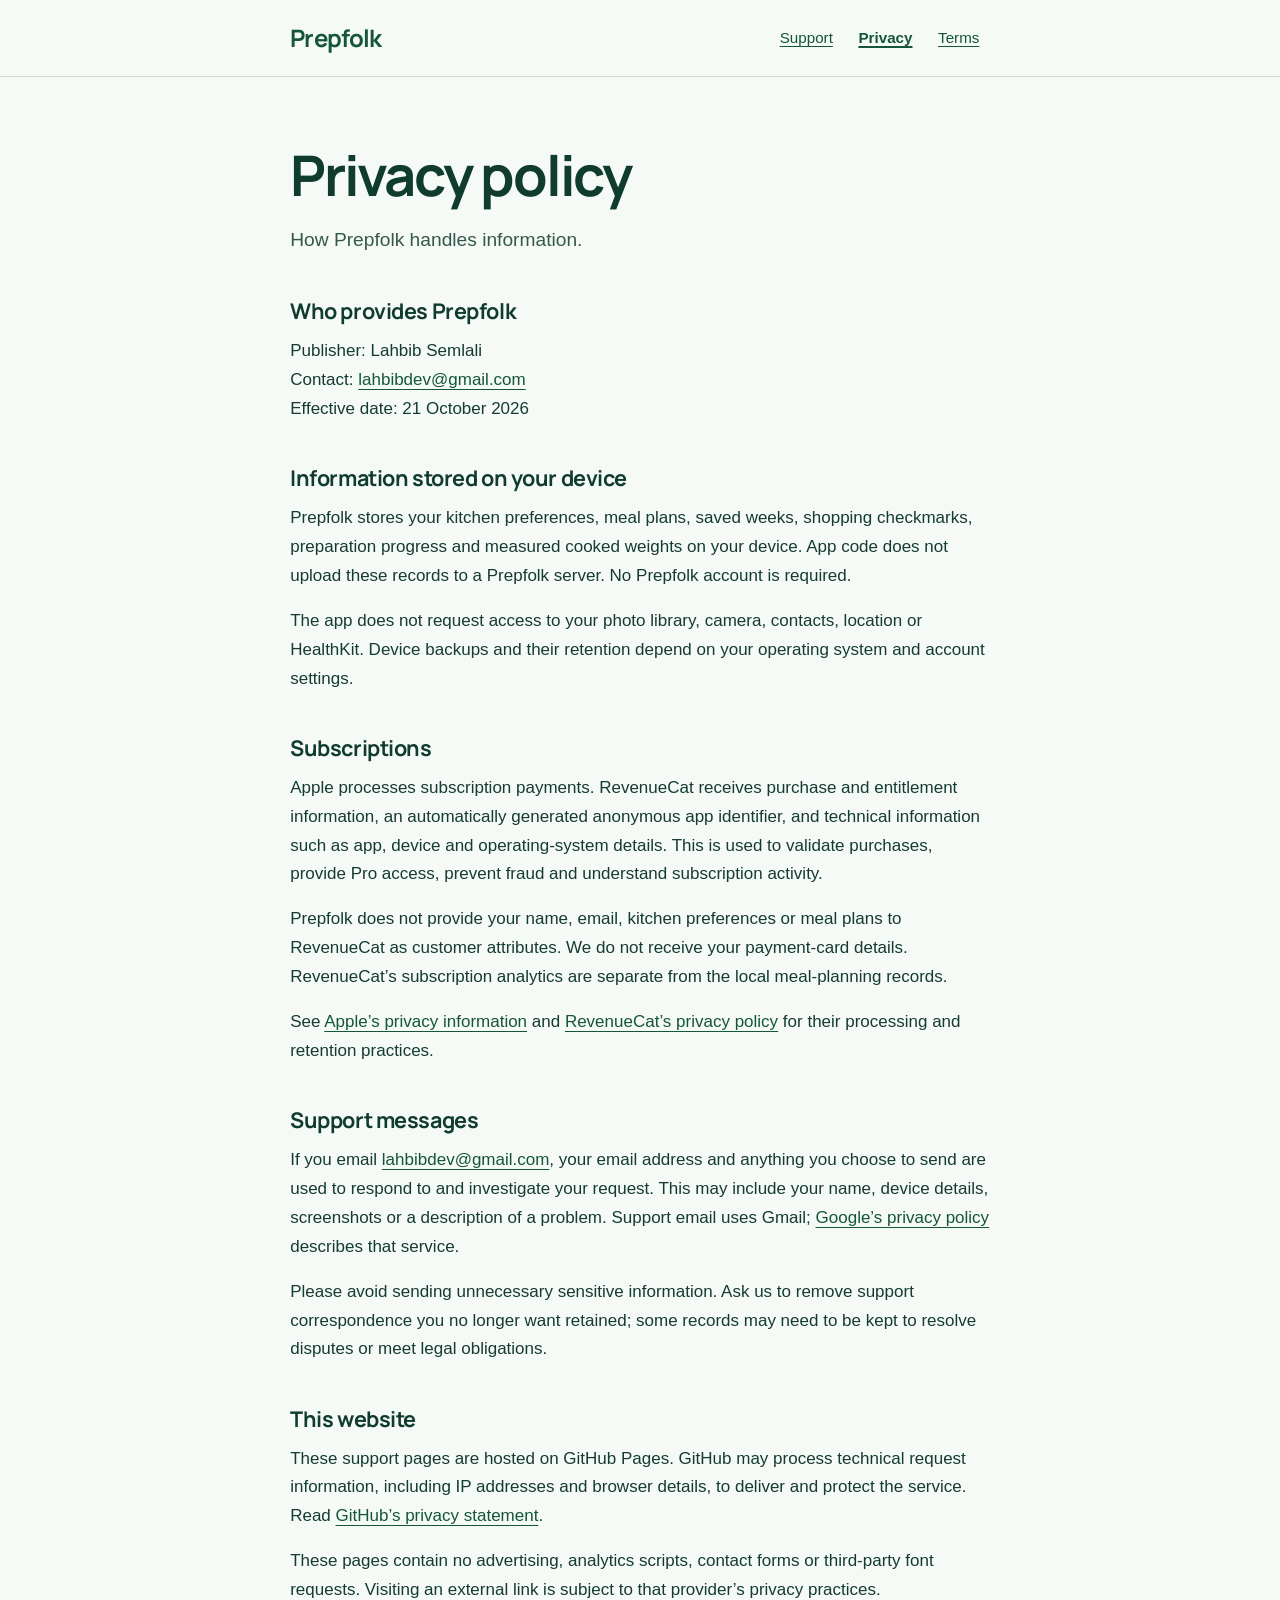
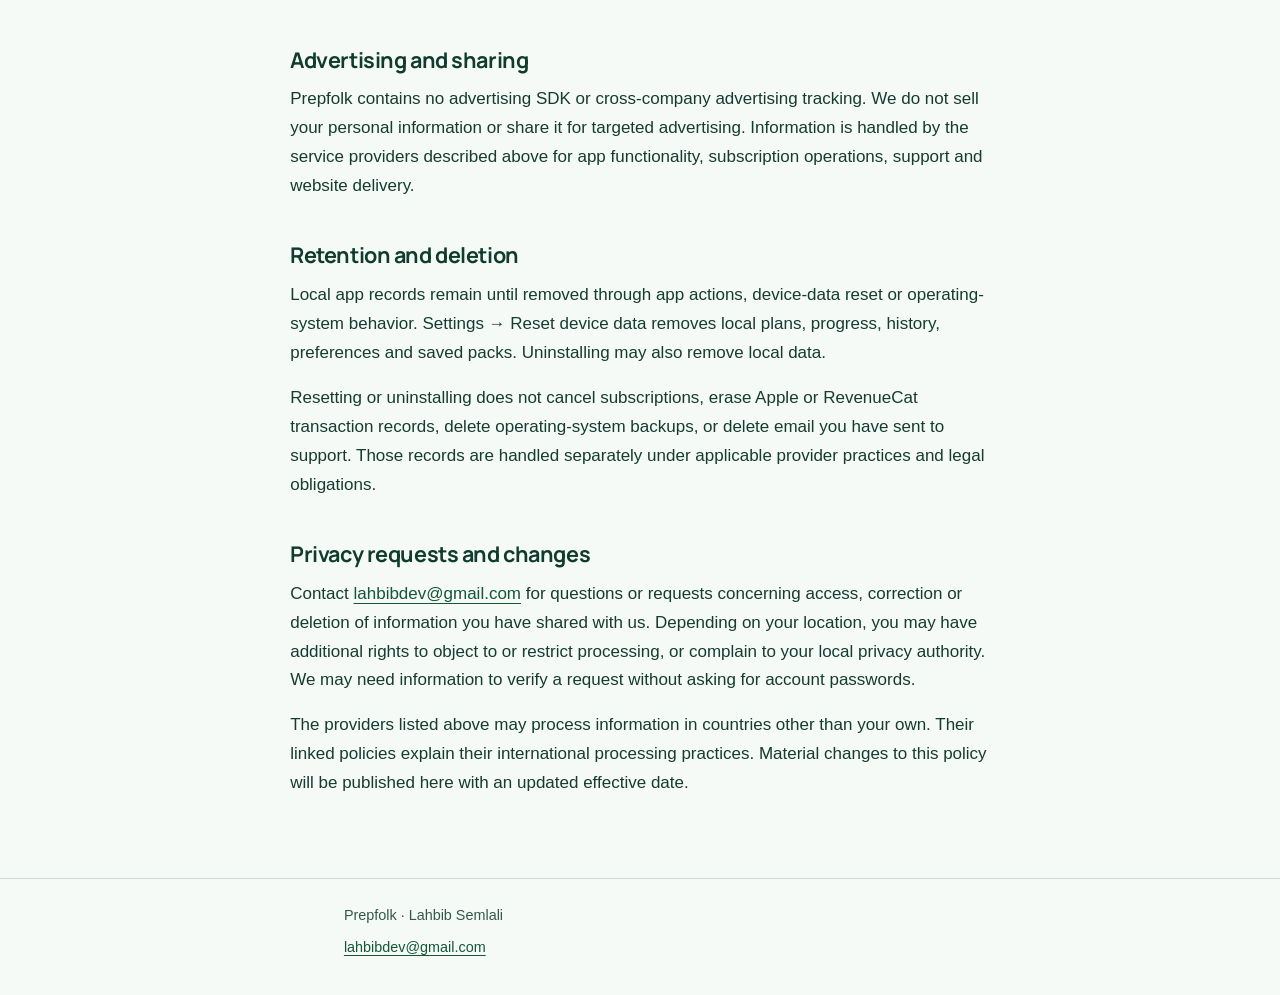
==== privacy/index.html @ 7540369c "Publish Prepfolk support privacy and terms pages" ====
<!doctype html>
<html lang="en"><head><meta charset="utf-8"><meta name="viewport" content="width=device-width,initial-scale=1"><meta name="description" content="How Prepfolk handles information."><meta name="referrer" content="no-referrer"><meta http-equiv="Content-Security-Policy" content="default-src 'none'; style-src 'self'; font-src 'self'; base-uri 'none'; form-action 'none'"><meta name="theme-color" content="#153c2f"><title>Privacy policy — Prepfolk</title><link rel="stylesheet" href="../style.css"></head><body><a class="skip" href="#main">Skip to content</a><header><div class="shell"><a class="brand" href="../">Prepfolk</a><nav aria-label="Support pages"><a href="../">Support</a><a href="../privacy/" aria-current="page">Privacy</a><a href="../terms/">Terms</a></nav></div></header><main id="main" class="shell" tabindex="-1"><h1>Privacy policy</h1><p class="intro">How Prepfolk handles information.</p><section aria-labelledby="section-0"><h2 id="section-0">Who provides Prepfolk</h2><p>Publisher: Lahbib Semlali<br>Contact: <a href="mailto:lahbibdev@gmail.com">lahbibdev@gmail.com</a><br>Effective date: 21 October 2026</p></section><section aria-labelledby="section-1"><h2 id="section-1">Information stored on your device</h2><p>Prepfolk stores your kitchen preferences, meal plans, saved weeks, shopping checkmarks, preparation progress and measured cooked weights on your device. App code does not upload these records to a Prepfolk server. No Prepfolk account is required.</p><p>The app does not request access to your photo library, camera, contacts, location or HealthKit. Device backups and their retention depend on your operating system and account settings.</p></section><section aria-labelledby="section-2"><h2 id="section-2">Subscriptions</h2><p>Apple processes subscription payments. RevenueCat receives purchase and entitlement information, an automatically generated anonymous app identifier, and technical information such as app, device and operating-system details. This is used to validate purchases, provide Pro access, prevent fraud and understand subscription activity.</p><p>Prepfolk does not provide your name, email, kitchen preferences or meal plans to RevenueCat as customer attributes. We do not receive your payment-card details. RevenueCat’s subscription analytics are separate from the local meal-planning records.</p><p>See <a href="https://www.apple.com/legal/privacy/">Apple’s privacy information</a> and <a href="https://www.revenuecat.com/privacy">RevenueCat’s privacy policy</a> for their processing and retention practices.</p></section><section aria-labelledby="section-3"><h2 id="section-3">Support messages</h2><p>If you email <a href="mailto:lahbibdev@gmail.com">lahbibdev@gmail.com</a>, your email address and anything you choose to send are used to respond to and investigate your request. This may include your name, device details, screenshots or a description of a problem. Support email uses Gmail; <a href="https://policies.google.com/privacy">Google’s privacy policy</a> describes that service.</p><p>Please avoid sending unnecessary sensitive information. Ask us to remove support correspondence you no longer want retained; some records may need to be kept to resolve disputes or meet legal obligations.</p></section><section aria-labelledby="section-4"><h2 id="section-4">This website</h2><p>These support pages are hosted on GitHub Pages. GitHub may process technical request information, including IP addresses and browser details, to deliver and protect the service. Read <a href="https://docs.github.com/en/site-policy/privacy-policies/github-general-privacy-statement">GitHub’s privacy statement</a>.</p><p>These pages contain no advertising, analytics scripts, contact forms or third-party font requests. Visiting an external link is subject to that provider’s privacy practices.</p></section><section aria-labelledby="section-5"><h2 id="section-5">Advertising and sharing</h2><p>Prepfolk contains no advertising SDK or cross-company advertising tracking. We do not sell your personal information or share it for targeted advertising. Information is handled by the service providers described above for app functionality, subscription operations, support and website delivery.</p></section><section aria-labelledby="section-6"><h2 id="section-6">Retention and deletion</h2><p>Local app records remain until removed through app actions, device-data reset or operating-system behavior. Settings → Reset device data removes local plans, progress, history, preferences and saved packs. Uninstalling may also remove local data.</p><p>Resetting or uninstalling does not cancel subscriptions, erase Apple or RevenueCat transaction records, delete operating-system backups, or delete email you have sent to support. Those records are handled separately under applicable provider practices and legal obligations.</p></section><section aria-labelledby="section-7"><h2 id="section-7">Privacy requests and changes</h2><p>Contact <a href="mailto:lahbibdev@gmail.com">lahbibdev@gmail.com</a> for questions or requests concerning access, correction or deletion of information you have shared with us. Depending on your location, you may have additional rights to object to or restrict processing, or complain to your local privacy authority. We may need information to verify a request without asking for account passwords.</p><p>The providers listed above may process information in countries other than your own. Their linked policies explain their international processing practices. Material changes to this policy will be published here with an updated effective date.</p></section></main><footer><div class="shell"><p>Prepfolk · Lahbib Semlali</p><a href="mailto:lahbibdev@gmail.com">lahbibdev@gmail.com</a></div></footer></body></html>
---- style.css ----
@font-face{font-family:Manrope;src:url("fonts/manrope-bold.ttf") format("truetype");font-weight:700;font-display:swap}*{box-sizing:border-box}html{color-scheme:light;scroll-padding-top:1.5rem}body{margin:0;background:#f5faf7;color:#153c2f;font:1.0625rem/1.7 -apple-system,BlinkMacSystemFont,"Segoe UI",sans-serif}a{color:#14553b;text-underline-offset:.22em;overflow-wrap:anywhere}a:hover{text-decoration-thickness:2px}a:focus-visible{outline:3px solid #14553b;outline-offset:4px;border-radius:2px}::selection{background:#d4e947;color:#153c2f}.skip{position:absolute;top:-100px;left:1rem;padding:.7rem 1rem;background:#d4e947;z-index:2}.skip:focus{top:1rem}.shell{width:min(100% - 2.5rem,74ch);margin-inline:auto}header{border-bottom:1px solid #cadbd0}header .shell{display:flex;align-items:center;justify-content:space-between;gap:1rem;flex-wrap:wrap;padding-block:1rem}.brand{font-family:Manrope,sans-serif;font-size:1.5rem;font-weight:700;text-decoration:none;letter-spacing:-.035em}nav{display:flex;gap:.3rem;flex-wrap:wrap}nav a{display:flex;align-items:center;min-height:44px;padding:.4rem .65rem;font-size:.95rem}nav a[aria-current=page]{font-weight:700;text-decoration-thickness:2px}main{padding-block:clamp(2rem,6vw,4rem)}h1,h2{font-family:Manrope,sans-serif;color:#103c2d;line-height:1.2;text-wrap:balance}h1{font-size:clamp(2.2rem,6vw,3.5rem);letter-spacing:-.04em;margin:0 0 1rem}h2{font-size:1.35rem;letter-spacing:-.02em;margin:2.6rem 0 .8rem}p{margin:0 0 1rem}.intro{font-size:1.2rem;color:#345849;margin-bottom:2rem}footer{border-top:1px solid #cadbd0;padding-block:1.5rem;font-size:.9rem;color:#345849}footer p{margin:0}footer a{display:inline-block;min-height:44px;padding-block:.5rem}@media(max-width:420px){header .shell{display:block}nav{margin-top:.5rem;margin-left:-.65rem}.shell{width:calc(100% - 2rem)}}@media print{body{background:white;color:black}header,footer,.skip{display:none}main{padding:0}.shell{width:100%;max-width:none}a{color:inherit}h2{break-after:avoid}}
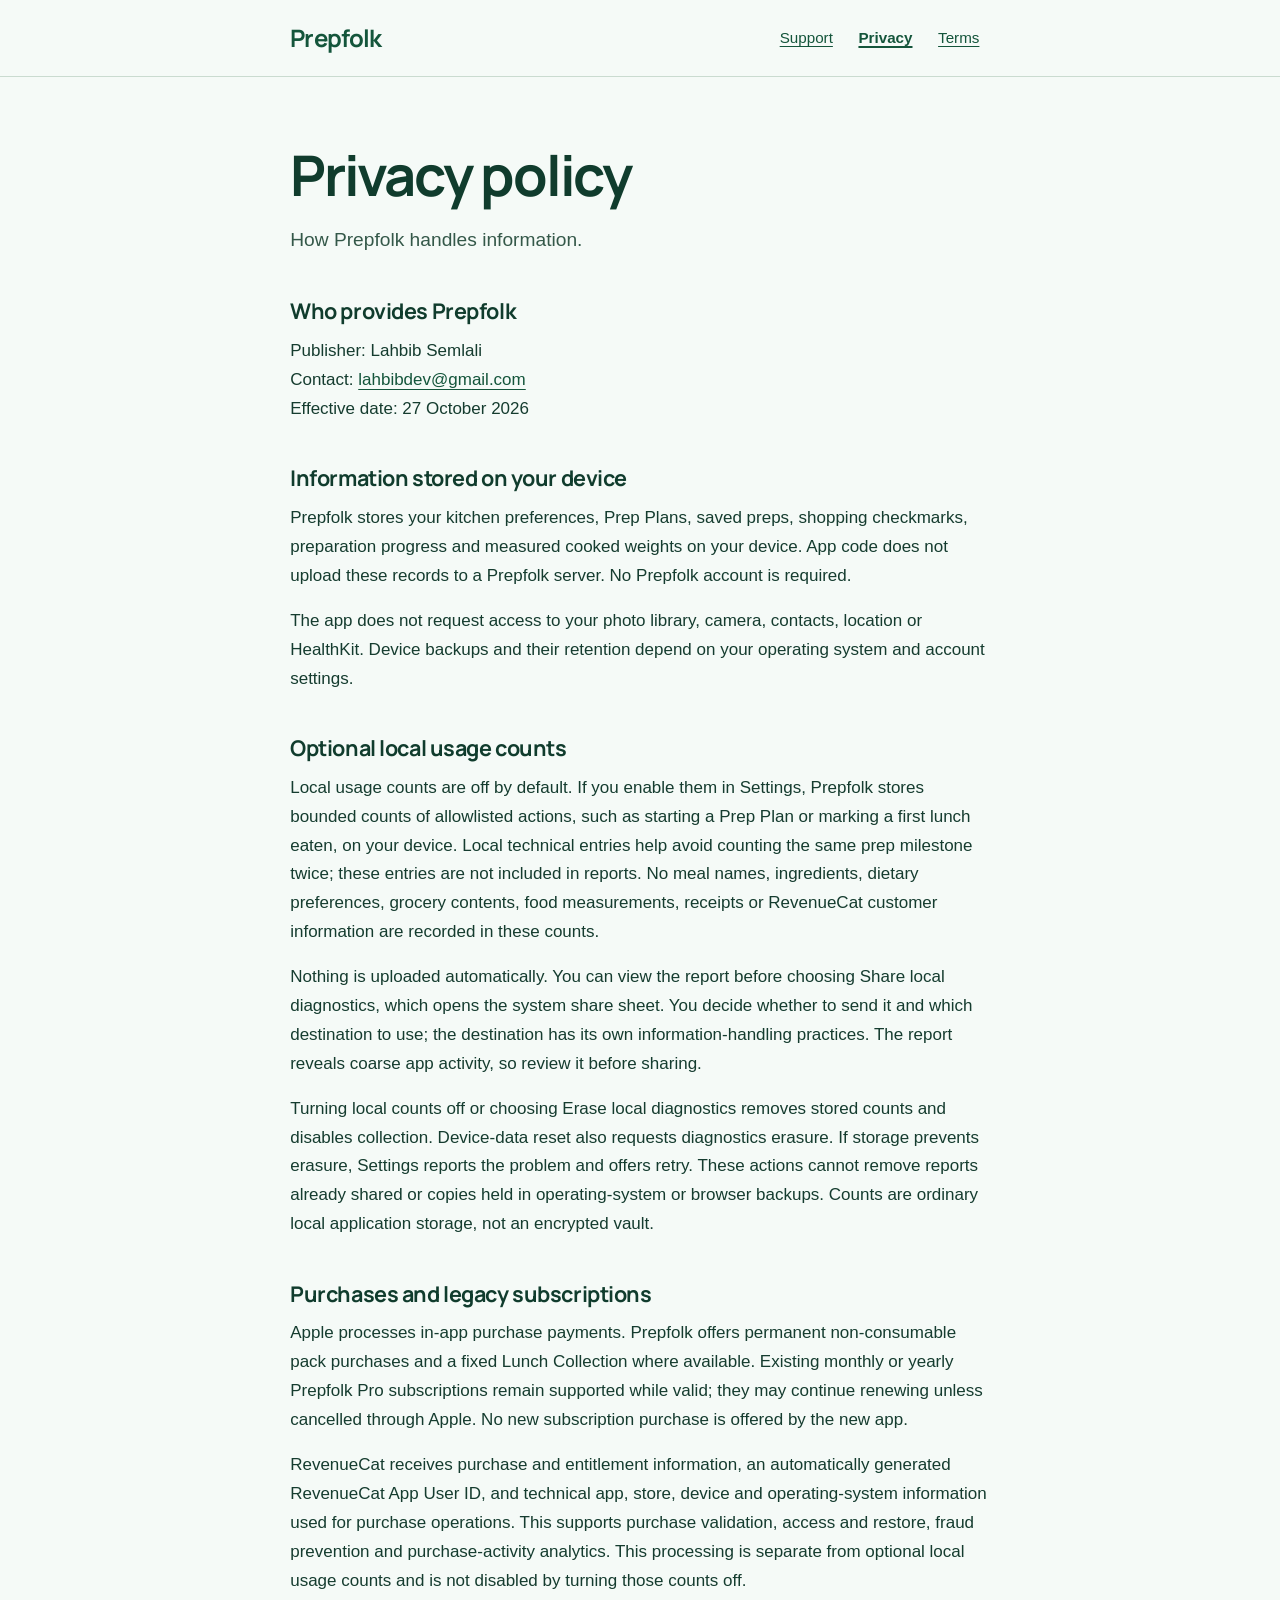
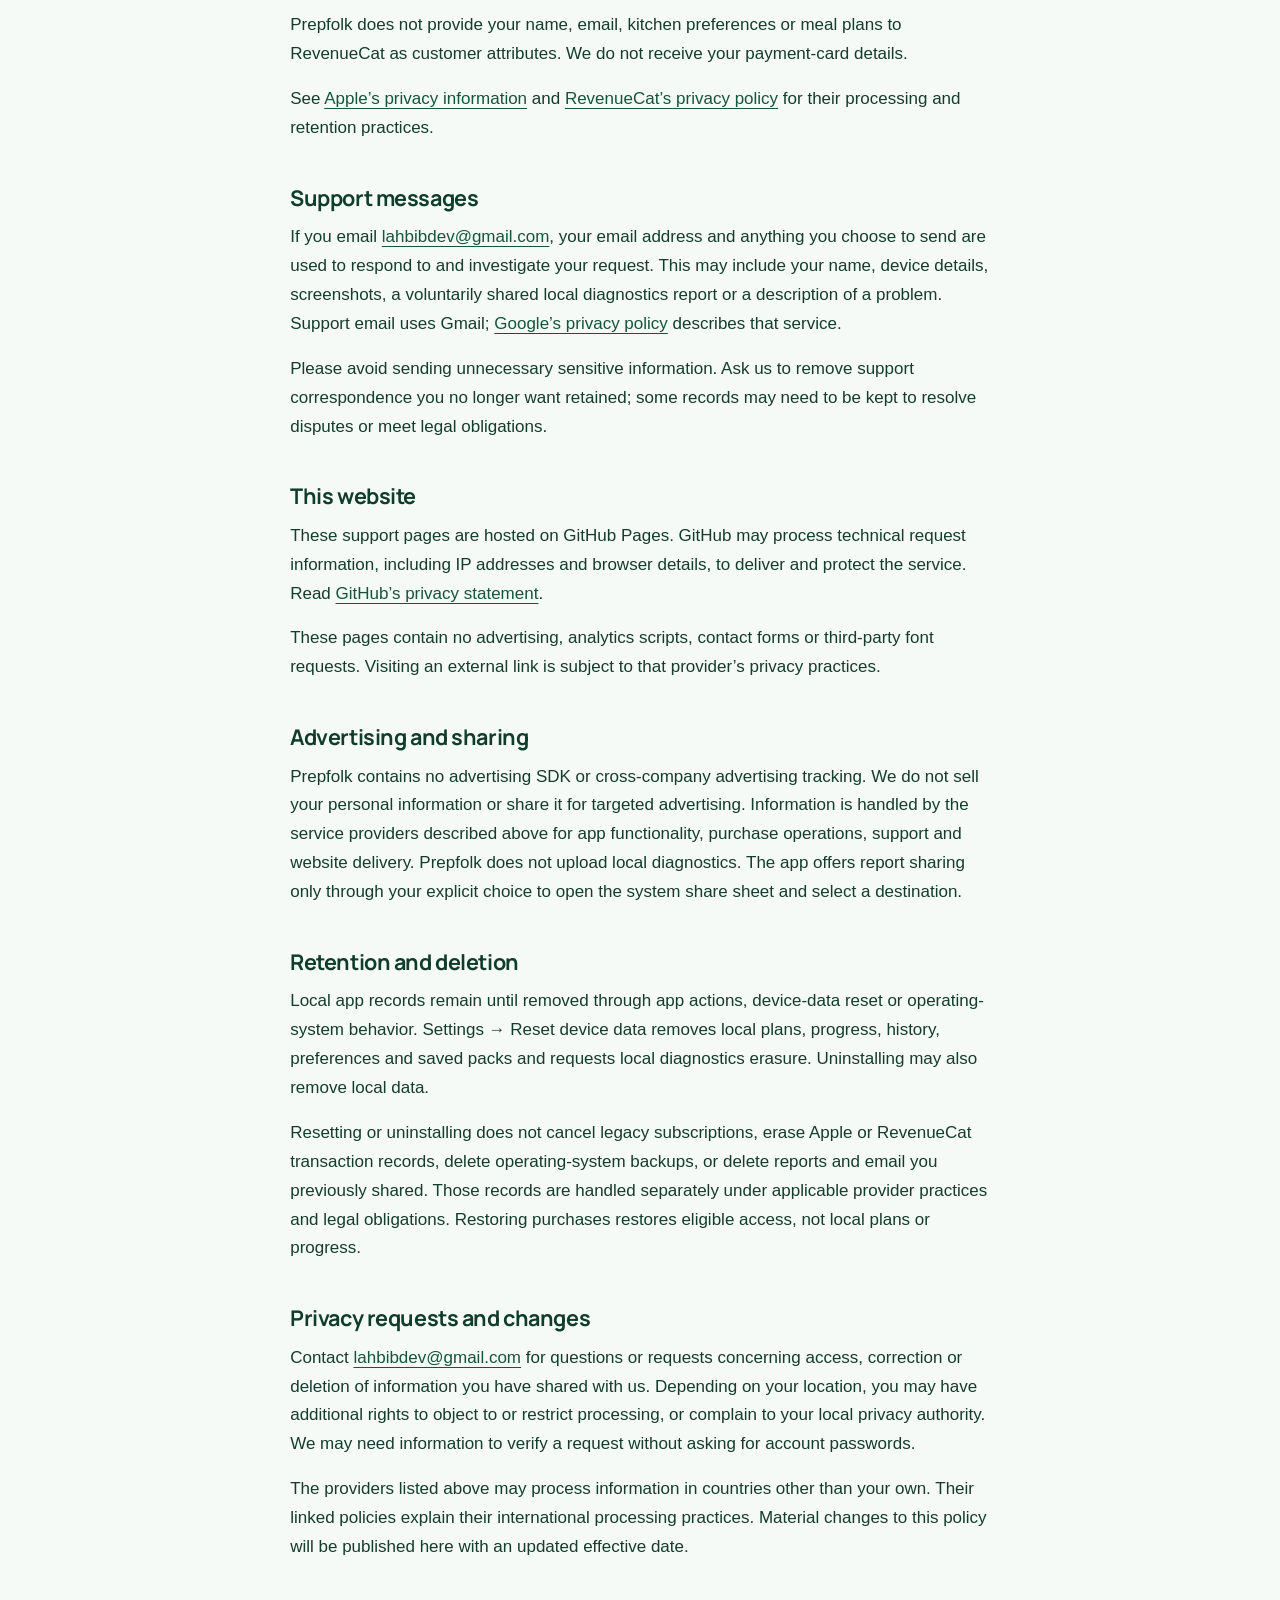
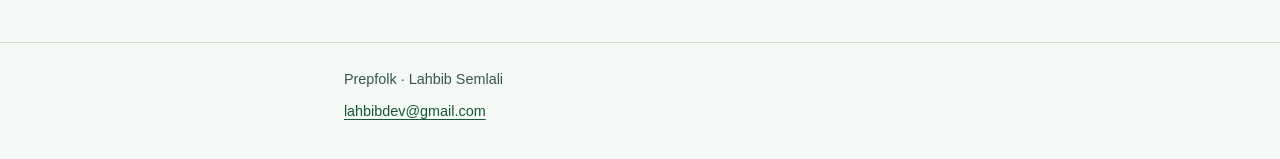
==== commit 130ca0eb: "docs: explain permanent packs and optional local diagnostics" ====
--- a/privacy/index.html
+++ b/privacy/index.html
@@ -1,2 +1,2 @@
 <!doctype html>
-<html lang="en"><head><meta charset="utf-8"><meta name="viewport" content="width=device-width,initial-scale=1"><meta name="description" content="How Prepfolk handles information."><meta name="referrer" content="no-referrer"><meta http-equiv="Content-Security-Policy" content="default-src 'none'; style-src 'self'; font-src 'self'; base-uri 'none'; form-action 'none'"><meta name="theme-color" content="#153c2f"><title>Privacy policy — Prepfolk</title><link rel="stylesheet" href="../style.css"></head><body><a class="skip" href="#main">Skip to content</a><header><div class="shell"><a class="brand" href="../">Prepfolk</a><nav aria-label="Support pages"><a href="../">Support</a><a href="../privacy/" aria-current="page">Privacy</a><a href="../terms/">Terms</a></nav></div></header><main id="main" class="shell" tabindex="-1"><h1>Privacy policy</h1><p class="intro">How Prepfolk handles information.</p><section aria-labelledby="section-0"><h2 id="section-0">Who provides Prepfolk</h2><p>Publisher: Lahbib Semlali<br>Contact: <a href="mailto:lahbibdev@gmail.com">lahbibdev@gmail.com</a><br>Effective date: 21 October 2026</p></section><section aria-labelledby="section-1"><h2 id="section-1">Information stored on your device</h2><p>Prepfolk stores your kitchen preferences, meal plans, saved weeks, shopping checkmarks, preparation progress and measured cooked weights on your device. App code does not upload these records to a Prepfolk server. No Prepfolk account is required.</p><p>The app does not request access to your photo library, camera, contacts, location or HealthKit. Device backups and their retention depend on your operating system and account settings.</p></section><section aria-labelledby="section-2"><h2 id="section-2">Subscriptions</h2><p>Apple processes subscription payments. RevenueCat receives purchase and entitlement information, an automatically generated anonymous app identifier, and technical information such as app, device and operating-system details. This is used to validate purchases, provide Pro access, prevent fraud and understand subscription activity.</p><p>Prepfolk does not provide your name, email, kitchen preferences or meal plans to RevenueCat as customer attributes. We do not receive your payment-card details. RevenueCat’s subscription analytics are separate from the local meal-planning records.</p><p>See <a href="https://www.apple.com/legal/privacy/">Apple’s privacy information</a> and <a href="https://www.revenuecat.com/privacy">RevenueCat’s privacy policy</a> for their processing and retention practices.</p></section><section aria-labelledby="section-3"><h2 id="section-3">Support messages</h2><p>If you email <a href="mailto:lahbibdev@gmail.com">lahbibdev@gmail.com</a>, your email address and anything you choose to send are used to respond to and investigate your request. This may include your name, device details, screenshots or a description of a problem. Support email uses Gmail; <a href="https://policies.google.com/privacy">Google’s privacy policy</a> describes that service.</p><p>Please avoid sending unnecessary sensitive information. Ask us to remove support correspondence you no longer want retained; some records may need to be kept to resolve disputes or meet legal obligations.</p></section><section aria-labelledby="section-4"><h2 id="section-4">This website</h2><p>These support pages are hosted on GitHub Pages. GitHub may process technical request information, including IP addresses and browser details, to deliver and protect the service. Read <a href="https://docs.github.com/en/site-policy/privacy-policies/github-general-privacy-statement">GitHub’s privacy statement</a>.</p><p>These pages contain no advertising, analytics scripts, contact forms or third-party font requests. Visiting an external link is subject to that provider’s privacy practices.</p></section><section aria-labelledby="section-5"><h2 id="section-5">Advertising and sharing</h2><p>Prepfolk contains no advertising SDK or cross-company advertising tracking. We do not sell your personal information or share it for targeted advertising. Information is handled by the service providers described above for app functionality, subscription operations, support and website delivery.</p></section><section aria-labelledby="section-6"><h2 id="section-6">Retention and deletion</h2><p>Local app records remain until removed through app actions, device-data reset or operating-system behavior. Settings → Reset device data removes local plans, progress, history, preferences and saved packs. Uninstalling may also remove local data.</p><p>Resetting or uninstalling does not cancel subscriptions, erase Apple or RevenueCat transaction records, delete operating-system backups, or delete email you have sent to support. Those records are handled separately under applicable provider practices and legal obligations.</p></section><section aria-labelledby="section-7"><h2 id="section-7">Privacy requests and changes</h2><p>Contact <a href="mailto:lahbibdev@gmail.com">lahbibdev@gmail.com</a> for questions or requests concerning access, correction or deletion of information you have shared with us. Depending on your location, you may have additional rights to object to or restrict processing, or complain to your local privacy authority. We may need information to verify a request without asking for account passwords.</p><p>The providers listed above may process information in countries other than your own. Their linked policies explain their international processing practices. Material changes to this policy will be published here with an updated effective date.</p></section></main><footer><div class="shell"><p>Prepfolk · Lahbib Semlali</p><a href="mailto:lahbibdev@gmail.com">lahbibdev@gmail.com</a></div></footer></body></html>
+<html lang="en"><head><meta charset="utf-8"><meta name="viewport" content="width=device-width,initial-scale=1"><meta name="description" content="How Prepfolk handles information."><meta name="referrer" content="no-referrer"><meta http-equiv="Content-Security-Policy" content="default-src 'none'; style-src 'self'; font-src 'self'; base-uri 'none'; form-action 'none'"><meta name="theme-color" content="#153c2f"><title>Privacy policy — Prepfolk</title><link rel="stylesheet" href="../style.css"></head><body><a class="skip" href="#main">Skip to content</a><header><div class="shell"><a class="brand" href="../">Prepfolk</a><nav aria-label="Support pages"><a href="../">Support</a><a href="../privacy/" aria-current="page">Privacy</a><a href="../terms/">Terms</a></nav></div></header><main id="main" class="shell" tabindex="-1"><h1>Privacy policy</h1><p class="intro">How Prepfolk handles information.</p><section aria-labelledby="section-0"><h2 id="section-0">Who provides Prepfolk</h2><p>Publisher: Lahbib Semlali<br>Contact: <a href="mailto:lahbibdev@gmail.com">lahbibdev@gmail.com</a><br>Effective date: 27 October 2026</p></section><section aria-labelledby="section-1"><h2 id="section-1">Information stored on your device</h2><p>Prepfolk stores your kitchen preferences, Prep Plans, saved preps, shopping checkmarks, preparation progress and measured cooked weights on your device. App code does not upload these records to a Prepfolk server. No Prepfolk account is required.</p><p>The app does not request access to your photo library, camera, contacts, location or HealthKit. Device backups and their retention depend on your operating system and account settings.</p></section><section aria-labelledby="section-2"><h2 id="section-2">Optional local usage counts</h2><p>Local usage counts are off by default. If you enable them in Settings, Prepfolk stores bounded counts of allowlisted actions, such as starting a Prep Plan or marking a first lunch eaten, on your device. Local technical entries help avoid counting the same prep milestone twice; these entries are not included in reports. No meal names, ingredients, dietary preferences, grocery contents, food measurements, receipts or RevenueCat customer information are recorded in these counts.</p><p>Nothing is uploaded automatically. You can view the report before choosing Share local diagnostics, which opens the system share sheet. You decide whether to send it and which destination to use; the destination has its own information-handling practices. The report reveals coarse app activity, so review it before sharing.</p><p>Turning local counts off or choosing Erase local diagnostics removes stored counts and disables collection. Device-data reset also requests diagnostics erasure. If storage prevents erasure, Settings reports the problem and offers retry. These actions cannot remove reports already shared or copies held in operating-system or browser backups. Counts are ordinary local application storage, not an encrypted vault.</p></section><section aria-labelledby="section-3"><h2 id="section-3">Purchases and legacy subscriptions</h2><p>Apple processes in-app purchase payments. Prepfolk offers permanent non-consumable pack purchases and a fixed Lunch Collection where available. Existing monthly or yearly Prepfolk Pro subscriptions remain supported while valid; they may continue renewing unless cancelled through Apple. No new subscription purchase is offered by the new app.</p><p>RevenueCat receives purchase and entitlement information, an automatically generated RevenueCat App User ID, and technical app, store, device and operating-system information used for purchase operations. This supports purchase validation, access and restore, fraud prevention and purchase-activity analytics. This processing is separate from optional local usage counts and is not disabled by turning those counts off.</p><p>Prepfolk does not provide your name, email, kitchen preferences or meal plans to RevenueCat as customer attributes. We do not receive your payment-card details.</p><p>See <a href="https://www.apple.com/legal/privacy/">Apple’s privacy information</a> and <a href="https://www.revenuecat.com/privacy">RevenueCat’s privacy policy</a> for their processing and retention practices.</p></section><section aria-labelledby="section-4"><h2 id="section-4">Support messages</h2><p>If you email <a href="mailto:lahbibdev@gmail.com">lahbibdev@gmail.com</a>, your email address and anything you choose to send are used to respond to and investigate your request. This may include your name, device details, screenshots, a voluntarily shared local diagnostics report or a description of a problem. Support email uses Gmail; <a href="https://policies.google.com/privacy">Google’s privacy policy</a> describes that service.</p><p>Please avoid sending unnecessary sensitive information. Ask us to remove support correspondence you no longer want retained; some records may need to be kept to resolve disputes or meet legal obligations.</p></section><section aria-labelledby="section-5"><h2 id="section-5">This website</h2><p>These support pages are hosted on GitHub Pages. GitHub may process technical request information, including IP addresses and browser details, to deliver and protect the service. Read <a href="https://docs.github.com/en/site-policy/privacy-policies/github-general-privacy-statement">GitHub’s privacy statement</a>.</p><p>These pages contain no advertising, analytics scripts, contact forms or third-party font requests. Visiting an external link is subject to that provider’s privacy practices.</p></section><section aria-labelledby="section-6"><h2 id="section-6">Advertising and sharing</h2><p>Prepfolk contains no advertising SDK or cross-company advertising tracking. We do not sell your personal information or share it for targeted advertising. Information is handled by the service providers described above for app functionality, purchase operations, support and website delivery. Prepfolk does not upload local diagnostics. The app offers report sharing only through your explicit choice to open the system share sheet and select a destination.</p></section><section aria-labelledby="section-7"><h2 id="section-7">Retention and deletion</h2><p>Local app records remain until removed through app actions, device-data reset or operating-system behavior. Settings → Reset device data removes local plans, progress, history, preferences and saved packs and requests local diagnostics erasure. Uninstalling may also remove local data.</p><p>Resetting or uninstalling does not cancel legacy subscriptions, erase Apple or RevenueCat transaction records, delete operating-system backups, or delete reports and email you previously shared. Those records are handled separately under applicable provider practices and legal obligations. Restoring purchases restores eligible access, not local plans or progress.</p></section><section aria-labelledby="section-8"><h2 id="section-8">Privacy requests and changes</h2><p>Contact <a href="mailto:lahbibdev@gmail.com">lahbibdev@gmail.com</a> for questions or requests concerning access, correction or deletion of information you have shared with us. Depending on your location, you may have additional rights to object to or restrict processing, or complain to your local privacy authority. We may need information to verify a request without asking for account passwords.</p><p>The providers listed above may process information in countries other than your own. Their linked policies explain their international processing practices. Material changes to this policy will be published here with an updated effective date.</p></section></main><footer><div class="shell"><p>Prepfolk · Lahbib Semlali</p><a href="mailto:lahbibdev@gmail.com">lahbibdev@gmail.com</a></div></footer></body></html>
